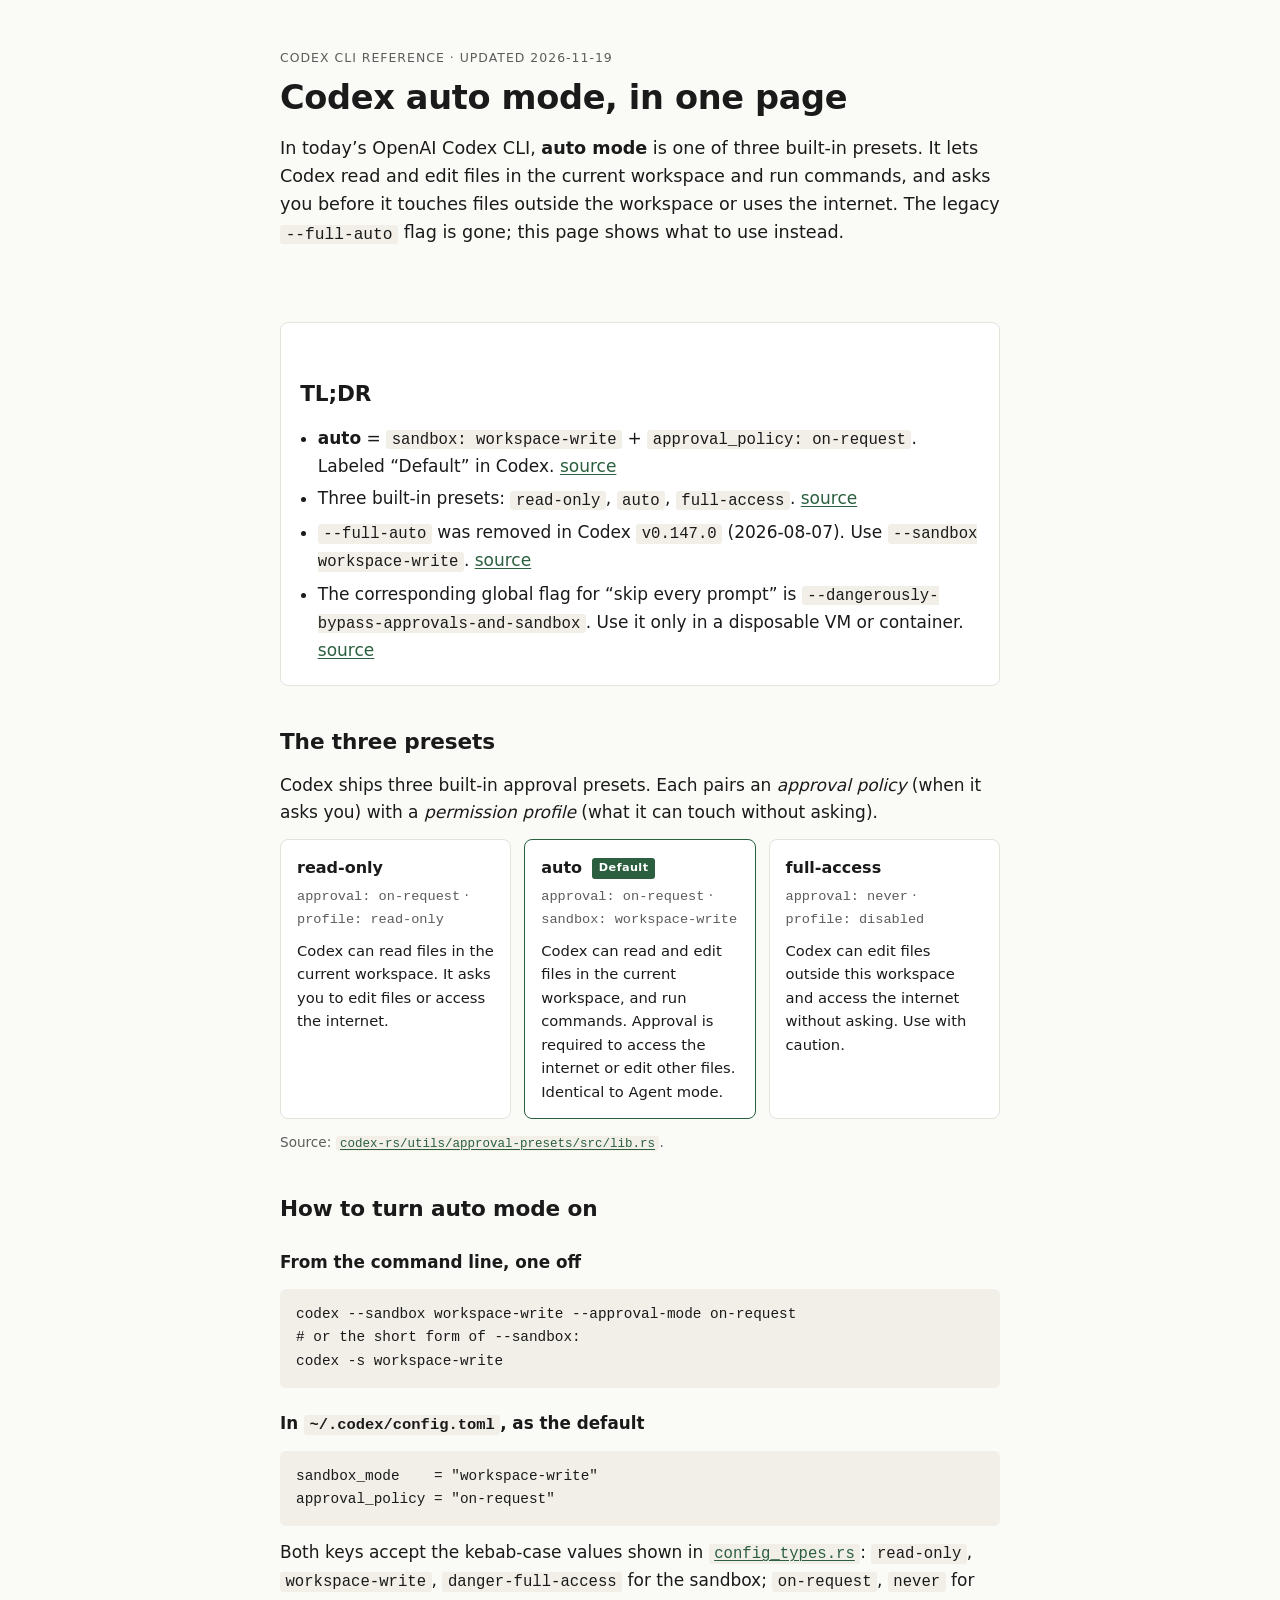
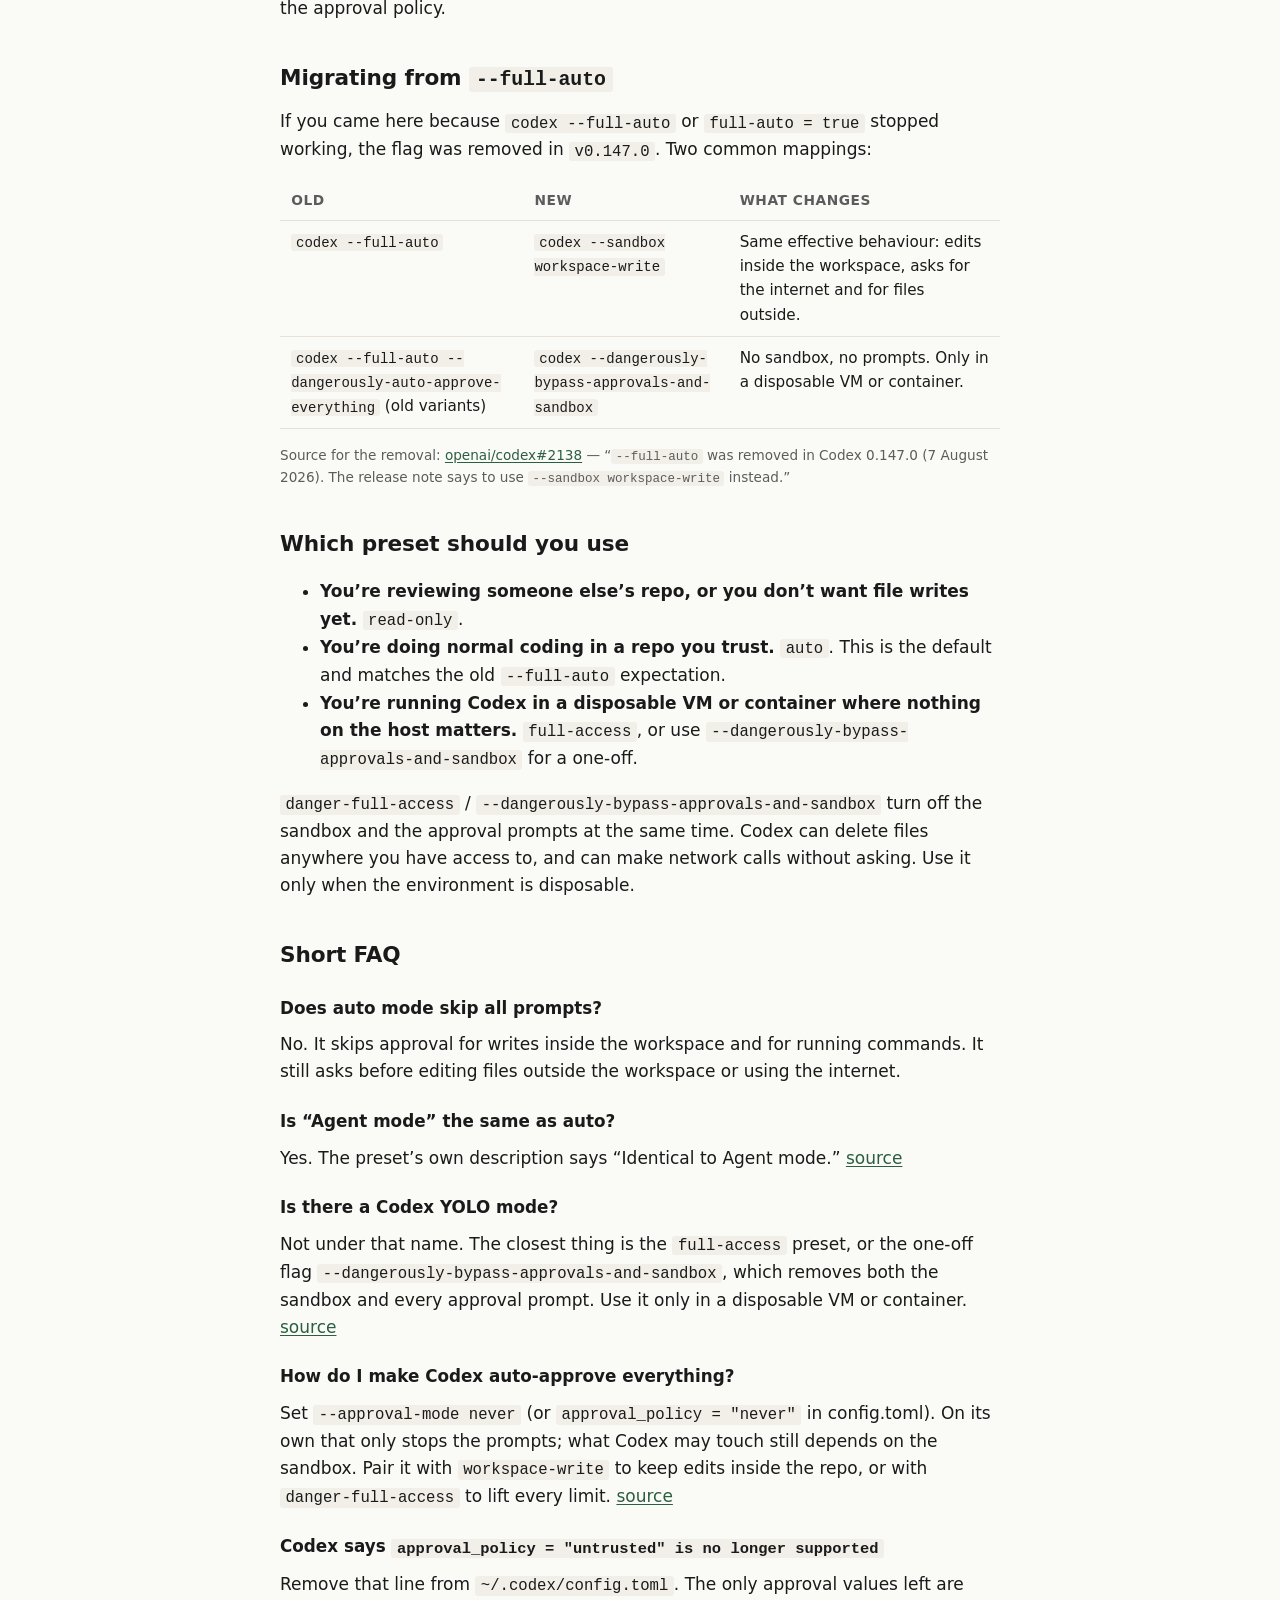
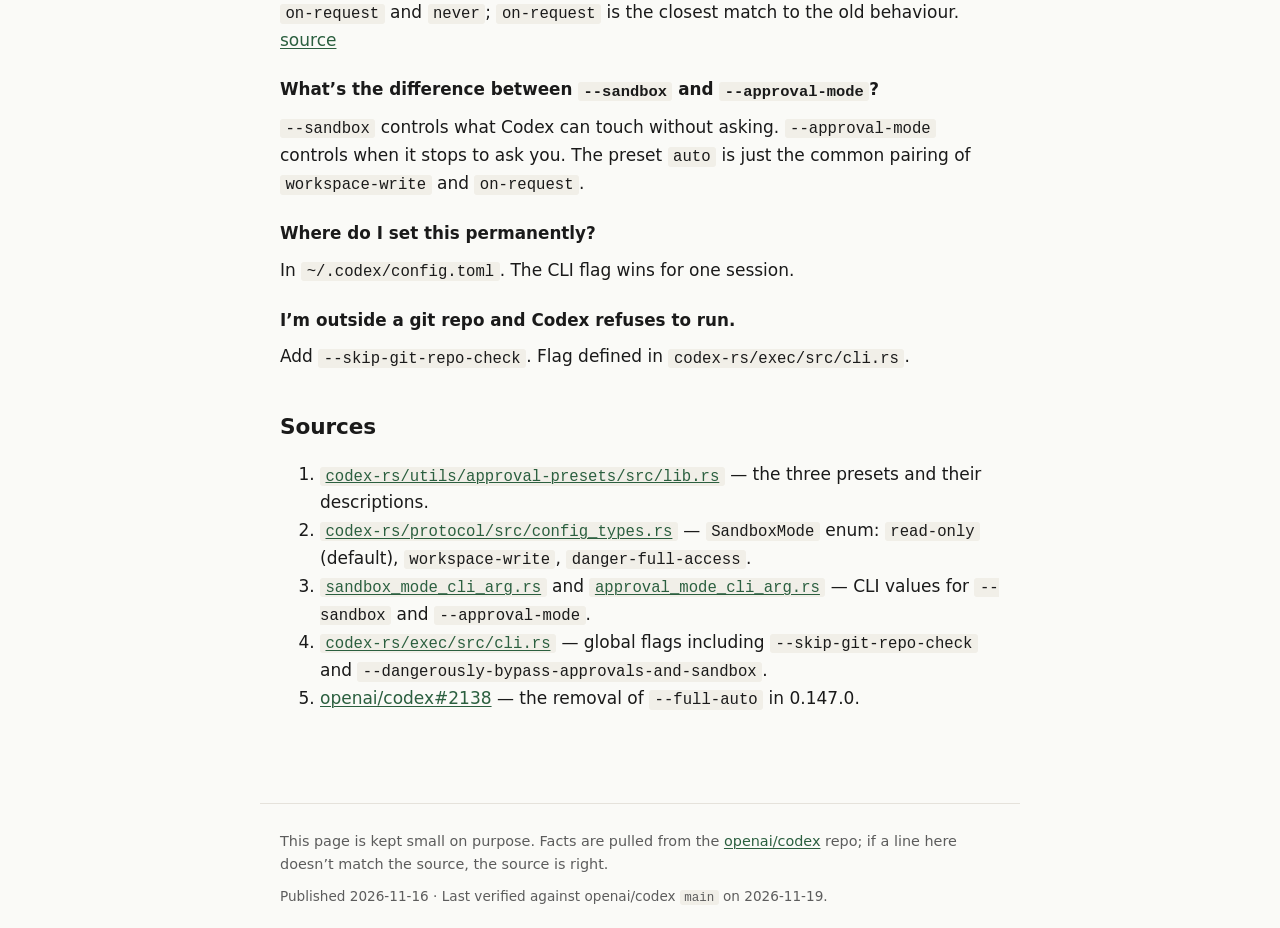
==== index.html @ ee85282c "Add codex auto mode reference page" ====
<!doctype html>
<html lang="en">
<head>
<meta charset="utf-8">
<meta name="viewport" content="width=device-width,initial-scale=1">
<title>Codex Auto Mode — what it is now, and how to migrate from --full-auto</title>
<meta name="description" content="In today's OpenAI Codex CLI, auto mode is the built-in preset that pairs workspace-write sandbox with on-request approvals. --full-auto was removed in v0.147.0; use --sandbox workspace-write instead.">
<link rel="canonical" href="https://basazutes.github.io/codex-auto-mode/">
<meta property="og:title" content="Codex Auto Mode — what it is now, and how to migrate from --full-auto">
<meta property="og:description" content="auto = workspace-write sandbox + on-request approvals. --full-auto was removed in v0.147.0.">
<meta property="og:type" content="article">
<link rel="stylesheet" href="style.css">
</head>
<body>
<header class="wrap">
  <p class="eyebrow">Codex CLI reference · updated 2026-11-19</p>
  <h1>Codex auto mode, in one page</h1>
  <p class="lede">
    In today&rsquo;s OpenAI Codex CLI, <strong>auto mode</strong> is one of three built-in presets. It lets Codex read and edit files in the current workspace and run commands, and asks you before it touches files outside the workspace or uses the internet. The legacy <code>--full-auto</code> flag is gone; this page shows what to use instead.
  </p>
</header>

<main class="wrap">

<section class="card tldr">
  <h2>TL;DR</h2>
  <ul>
    <li><strong>auto</strong> = <code>sandbox: workspace-write</code> + <code>approval_policy: on-request</code>. Labeled &ldquo;Default&rdquo; in Codex. <a href="#source-preset">source</a></li>
    <li>Three built-in presets: <code>read-only</code>, <code>auto</code>, <code>full-access</code>. <a href="#source-preset">source</a></li>
    <li><code>--full-auto</code> was removed in Codex <code>v0.147.0</code> (2026-08-07). Use <code>--sandbox workspace-write</code>. <a href="#source-removed">source</a></li>
    <li>The corresponding global flag for &ldquo;skip every prompt&rdquo; is <code>--dangerously-bypass-approvals-and-sandbox</code>. Use it only in a disposable VM or container. <a href="#source-bypass">source</a></li>
  </ul>
</section>

<section>
  <h2 id="the-three-presets">The three presets</h2>
  <p>Codex ships three built-in approval presets. Each pairs an <em>approval policy</em> (when it asks you) with a <em>permission profile</em> (what it can touch without asking).</p>
  <div class="grid">
    <article class="preset">
      <h3>read-only</h3>
      <p class="pair"><code>approval: on-request</code> · <code>profile: read-only</code></p>
      <p>Codex can read files in the current workspace. It asks you to edit files or access the internet.</p>
    </article>
    <article class="preset preset--default">
      <h3>auto <span class="tag">Default</span></h3>
      <p class="pair"><code>approval: on-request</code> · <code>sandbox: workspace-write</code></p>
      <p>Codex can read and edit files in the current workspace, and run commands. Approval is required to access the internet or edit other files. Identical to Agent mode.</p>
    </article>
    <article class="preset">
      <h3>full-access</h3>
      <p class="pair"><code>approval: never</code> · <code>profile: disabled</code></p>
      <p>Codex can edit files outside this workspace and access the internet without asking. Use with caution.</p>
    </article>
  </div>
  <p class="src">Source: <a href="#source-preset"><code>codex-rs/utils/approval-presets/src/lib.rs</code></a>.</p>
</section>

<section>
  <h2 id="how-to-turn-it-on">How to turn auto mode on</h2>
  <h3>From the command line, one off</h3>
<pre><code>codex --sandbox workspace-write --approval-mode on-request
# or the short form of --sandbox:
codex -s workspace-write</code></pre>

  <h3>In <code>~/.codex/config.toml</code>, as the default</h3>
<pre><code>sandbox_mode    = "workspace-write"
approval_policy = "on-request"</code></pre>

  <p>
    Both keys accept the kebab-case values shown in <a href="#source-sandbox"><code>config_types.rs</code></a>: <code>read-only</code>, <code>workspace-write</code>, <code>danger-full-access</code> for the sandbox; <code>on-request</code>, <code>never</code> for the approval policy.
  </p>
</section>

<section>
  <h2 id="migrating">Migrating from <code>--full-auto</code></h2>
  <p>
    If you came here because <code>codex --full-auto</code> or <code>full-auto = true</code> stopped working, the flag was removed in <code>v0.147.0</code>. Two common mappings:
  </p>
  <table>
    <thead><tr><th>Old</th><th>New</th><th>What changes</th></tr></thead>
    <tbody>
      <tr>
        <td><code>codex --full-auto</code></td>
        <td><code>codex --sandbox workspace-write</code></td>
        <td>Same effective behaviour: edits inside the workspace, asks for the internet and for files outside.</td>
      </tr>
      <tr>
        <td><code>codex --full-auto --dangerously-auto-approve-everything</code> (old variants)</td>
        <td><code>codex --dangerously-bypass-approvals-and-sandbox</code></td>
        <td>No sandbox, no prompts. Only in a disposable VM or container.</td>
      </tr>
    </tbody>
  </table>
  <p class="src">Source for the removal: <a id="source-removed" href="https://github.com/openai/codex/issues/2138">openai/codex#2138</a> &mdash; &ldquo;<code>--full-auto</code> was removed in Codex 0.147.0 (7 August 2026). The release note says to use <code>--sandbox workspace-write</code> instead.&rdquo;</p>
</section>

<section>
  <h2 id="which-preset">Which preset should you use</h2>
  <ul>
    <li><strong>You&rsquo;re reviewing someone else&rsquo;s repo, or you don&rsquo;t want file writes yet.</strong> <code>read-only</code>.</li>
    <li><strong>You&rsquo;re doing normal coding in a repo you trust.</strong> <code>auto</code>. This is the default and matches the old <code>--full-auto</code> expectation.</li>
    <li><strong>You&rsquo;re running Codex in a disposable VM or container where nothing on the host matters.</strong> <code>full-access</code>, or use <code>--dangerously-bypass-approvals-and-sandbox</code> for a one-off.</li>
  </ul>
  <p class="warn">
    <code>danger-full-access</code> / <code>--dangerously-bypass-approvals-and-sandbox</code> turn off the sandbox and the approval prompts at the same time. Codex can delete files anywhere you have access to, and can make network calls without asking. Use it only when the environment is disposable.
  </p>
</section>

<section>
  <h2 id="faq">Short FAQ</h2>

  <h3>Does auto mode skip all prompts?</h3>
  <p>No. It skips approval for writes inside the workspace and for running commands. It still asks before editing files outside the workspace or using the internet.</p>

  <h3>Is &ldquo;Agent mode&rdquo; the same as auto?</h3>
  <p>Yes. The preset&rsquo;s own description says &ldquo;Identical to Agent mode.&rdquo; <a href="#source-preset">source</a></p>

  <h3>Is there a Codex YOLO mode?</h3>
  <p>Not under that name. The closest thing is the <code>full-access</code> preset, or the one-off flag <code>--dangerously-bypass-approvals-and-sandbox</code>, which removes both the sandbox and every approval prompt. Use it only in a disposable VM or container. <a href="#source-bypass">source</a></p>

  <h3>How do I make Codex auto-approve everything?</h3>
  <p>Set <code>--approval-mode never</code> (or <code>approval_policy = "never"</code> in config.toml). On its own that only stops the prompts; what Codex may touch still depends on the sandbox. Pair it with <code>workspace-write</code> to keep edits inside the repo, or with <code>danger-full-access</code> to lift every limit. <a href="#source-sandbox">source</a></p>

  <h3>Codex says <code>approval_policy = "untrusted" is no longer supported</code></h3>
  <p>Remove that line from <code>~/.codex/config.toml</code>. The only approval values left are <code>on-request</code> and <code>never</code>; <code>on-request</code> is the closest match to the old behaviour. <a href="https://github.com/openai/codex/blob/main/codex-rs/core/src/config/mod.rs">source</a></p>

  <h3>What&rsquo;s the difference between <code>--sandbox</code> and <code>--approval-mode</code>?</h3>
  <p><code>--sandbox</code> controls what Codex can touch without asking. <code>--approval-mode</code> controls when it stops to ask you. The preset <code>auto</code> is just the common pairing of <code>workspace-write</code> and <code>on-request</code>.</p>

  <h3>Where do I set this permanently?</h3>
  <p>In <code>~/.codex/config.toml</code>. The CLI flag wins for one session.</p>

  <h3>I&rsquo;m outside a git repo and Codex refuses to run.</h3>
  <p>Add <code>--skip-git-repo-check</code>. Flag defined in <code>codex-rs/exec/src/cli.rs</code>.</p>
</section>

<section class="sources" aria-label="Sources">
  <h2 id="sources">Sources</h2>
  <ol>
    <li id="source-preset"><a href="https://github.com/openai/codex/blob/main/codex-rs/utils/approval-presets/src/lib.rs"><code>codex-rs/utils/approval-presets/src/lib.rs</code></a> &mdash; the three presets and their descriptions.</li>
    <li id="source-sandbox"><a href="https://github.com/openai/codex/blob/main/codex-rs/protocol/src/config_types.rs"><code>codex-rs/protocol/src/config_types.rs</code></a> &mdash; <code>SandboxMode</code> enum: <code>read-only</code> (default), <code>workspace-write</code>, <code>danger-full-access</code>.</li>
    <li><a href="https://github.com/openai/codex/blob/main/codex-rs/utils/cli/src/sandbox_mode_cli_arg.rs"><code>sandbox_mode_cli_arg.rs</code></a> and <a href="https://github.com/openai/codex/blob/main/codex-rs/utils/cli/src/approval_mode_cli_arg.rs"><code>approval_mode_cli_arg.rs</code></a> &mdash; CLI values for <code>--sandbox</code> and <code>--approval-mode</code>.</li>
    <li id="source-bypass"><a href="https://github.com/openai/codex/blob/main/codex-rs/exec/src/cli.rs"><code>codex-rs/exec/src/cli.rs</code></a> &mdash; global flags including <code>--skip-git-repo-check</code> and <code>--dangerously-bypass-approvals-and-sandbox</code>.</li>
    <li><a href="https://github.com/openai/codex/issues/2138">openai/codex#2138</a> &mdash; the removal of <code>--full-auto</code> in 0.147.0.</li>
  </ol>
</section>

</main>

<footer class="wrap">
  <p>
    This page is kept small on purpose. Facts are pulled from the <a href="https://github.com/openai/codex">openai/codex</a> repo; if a line here doesn&rsquo;t match the source, the source is right.
  </p>
  <p class="meta">
    Published 2026-11-16 · Last verified against openai/codex <code>main</code> on 2026-11-19.
  </p>
</footer>
</body>
</html>
---- style.css ----
:root {
  --bg: #fafaf7;
  --fg: #1a1a1a;
  --muted: #5c5c5c;
  --rule: #e5e2db;
  --card: #ffffff;
  --accent: #2b5f3f;
  --code-bg: #f1efe8;
  --tag-bg: #2b5f3f;
  --tag-fg: #ffffff;
  --mono: ui-monospace, "SF Mono", Menlo, Consolas, monospace;
  --sans: -apple-system, BlinkMacSystemFont, "Segoe UI", system-ui, sans-serif;
}
@media (prefers-color-scheme: dark) {
  :root {
    --bg: #15161a;
    --fg: #e8e6e0;
    --muted: #a0a19a;
    --rule: #2a2b31;
    --card: #1c1d22;
    --accent: #6fcf97;
    --code-bg: #24262c;
    --tag-bg: #6fcf97;
    --tag-fg: #15161a;
  }
}
* { box-sizing: border-box; }
html { -webkit-text-size-adjust: 100%; }
body {
  margin: 0;
  background: var(--bg);
  color: var(--fg);
  font-family: var(--sans);
  line-height: 1.6;
  font-size: 17px;
}
.wrap { max-width: 760px; margin: 0 auto; padding: 1.6rem 1.25rem; }
header.wrap { padding-top: 3rem; padding-bottom: 1rem; }
footer.wrap { padding-top: 1rem; padding-bottom: 3rem; border-top: 1px solid var(--rule); margin-top: 3rem; color: var(--muted); font-size: 0.9rem; }
.eyebrow { text-transform: uppercase; letter-spacing: 0.08em; font-size: 0.78rem; color: var(--muted); margin: 0 0 0.6rem; }
h1 { font-size: 2.1rem; line-height: 1.2; margin: 0 0 1rem; letter-spacing: -0.01em; }
h2 { font-size: 1.35rem; margin: 2.4rem 0 0.8rem; letter-spacing: -0.005em; }
h3 { font-size: 1.05rem; margin: 1.4rem 0 0.4rem; }
p { margin: 0.6rem 0; }
.lede { font-size: 1.1rem; color: var(--fg); }
a { color: var(--accent); text-decoration-thickness: 1px; text-underline-offset: 2px; }
a:hover { text-decoration-thickness: 2px; }
code { font-family: var(--mono); background: var(--code-bg); padding: 0.05em 0.35em; border-radius: 3px; font-size: 0.92em; }
pre { background: var(--code-bg); padding: 0.9rem 1rem; border-radius: 6px; overflow-x: auto; font-size: 0.92em; line-height: 1.5; margin: 0.8rem 0; }
pre code { background: none; padding: 0; }
table { border-collapse: collapse; width: 100%; margin: 1rem 0; font-size: 0.95rem; }
th, td { text-align: left; padding: 0.55rem 0.7rem; border-bottom: 1px solid var(--rule); vertical-align: top; }
th { color: var(--muted); font-weight: 600; font-size: 0.86rem; text-transform: uppercase; letter-spacing: 0.04em; }
.card { background: var(--card); border: 1px solid var(--rule); border-radius: 8px; padding: 1rem 1.2rem; margin: 1.4rem 0; }
.tldr ul { margin: 0.4rem 0 0; padding-left: 1.1rem; }
.tldr li { margin: 0.35rem 0; }
.grid { display: grid; grid-template-columns: repeat(3, 1fr); gap: 0.8rem; margin: 0.8rem 0; }
@media (max-width: 640px) { .grid { grid-template-columns: 1fr; } }
.preset { background: var(--card); border: 1px solid var(--rule); border-radius: 8px; padding: 0.9rem 1rem; }
.preset--default { border-color: var(--accent); }
.preset h3 { margin: 0 0 0.3rem; font-size: 1rem; }
.preset .pair { font-size: 0.85rem; color: var(--muted); margin: 0.1rem 0 0.5rem; }
.preset .pair code { background: transparent; padding: 0; font-size: inherit; }
.preset p:last-child { margin: 0.4rem 0 0; font-size: 0.92rem; }
.tag { display: inline-block; background: var(--tag-bg); color: var(--tag-fg); font-size: 0.7rem; letter-spacing: 0.04em; padding: 0.1rem 0.4rem; border-radius: 3px; vertical-align: middle; margin-left: 0.3rem; }
.src { font-size: 0.85rem; color: var(--muted); margin-top: 0.4rem; }
.cta { background: var(--card); border: 1px solid var(--rule); border-radius: 8px; padding: 1rem 1.2rem; }
.meta { font-size: 0.85rem; }
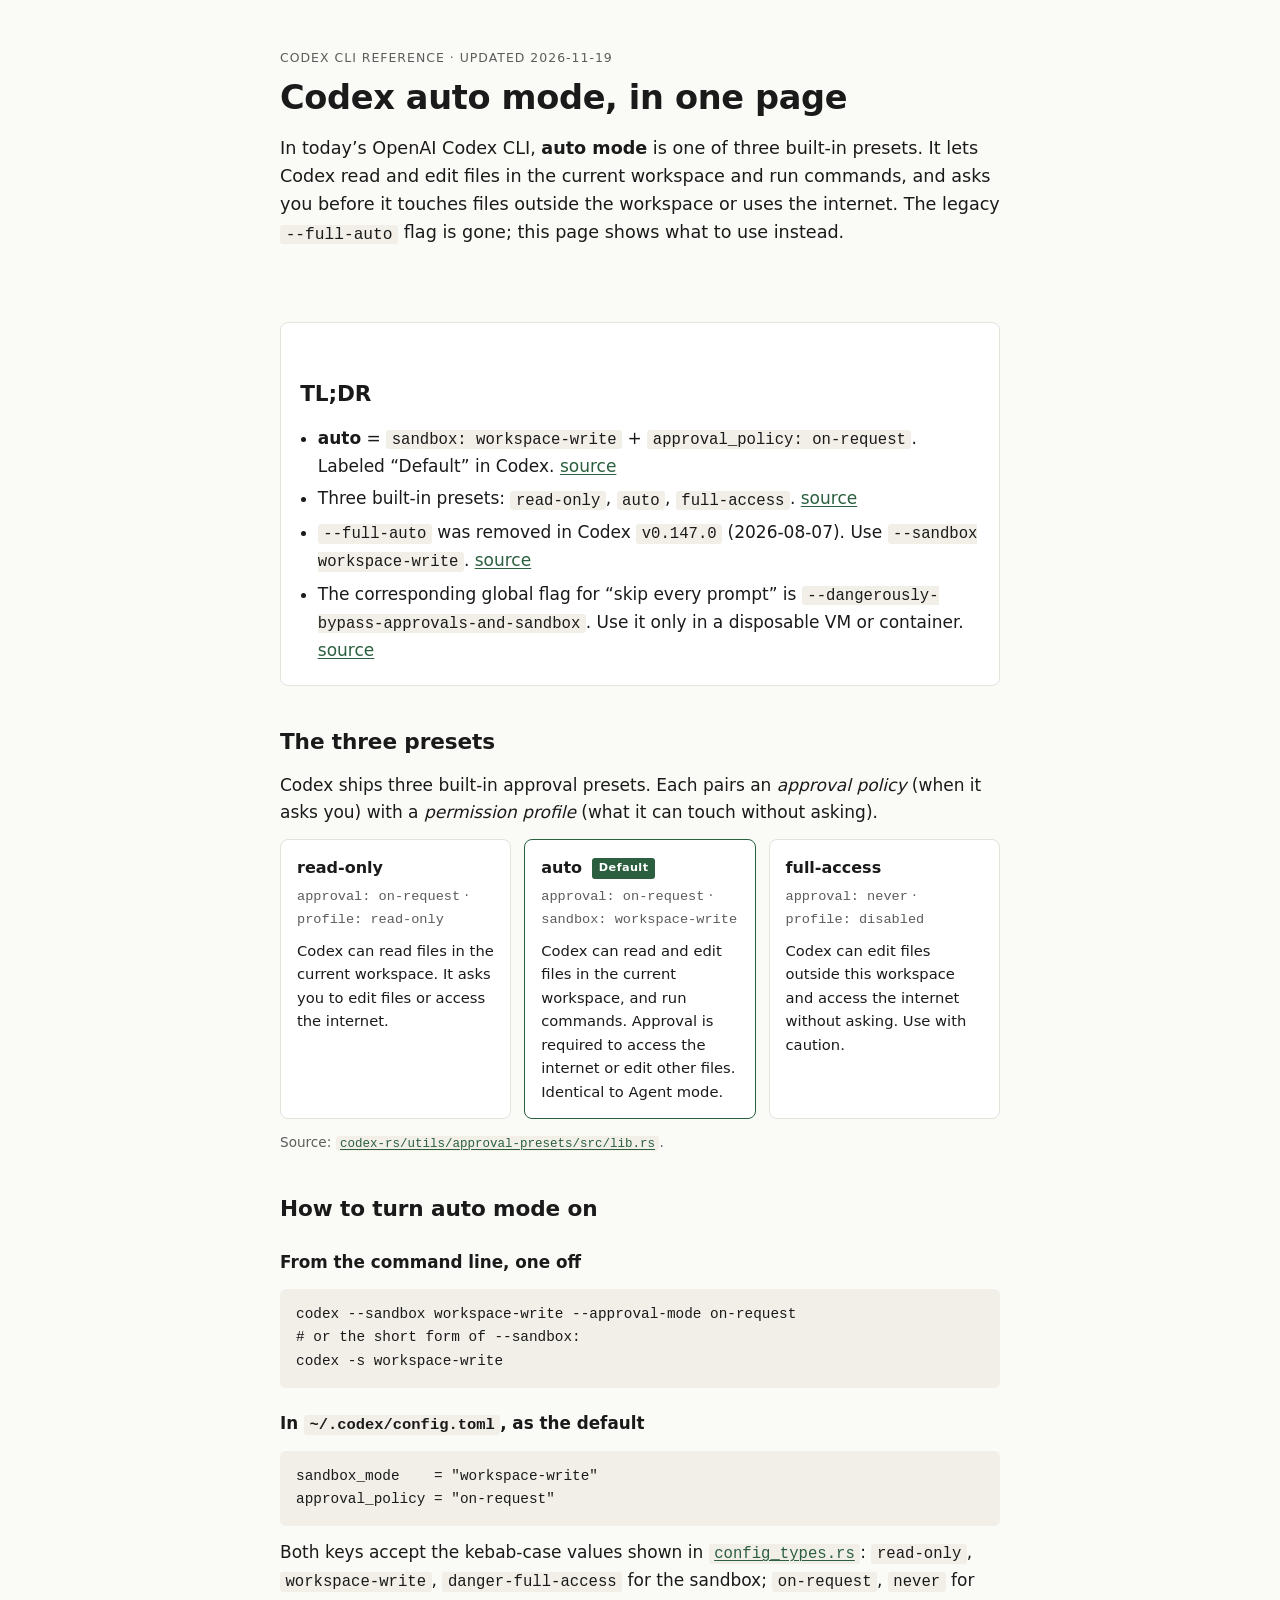
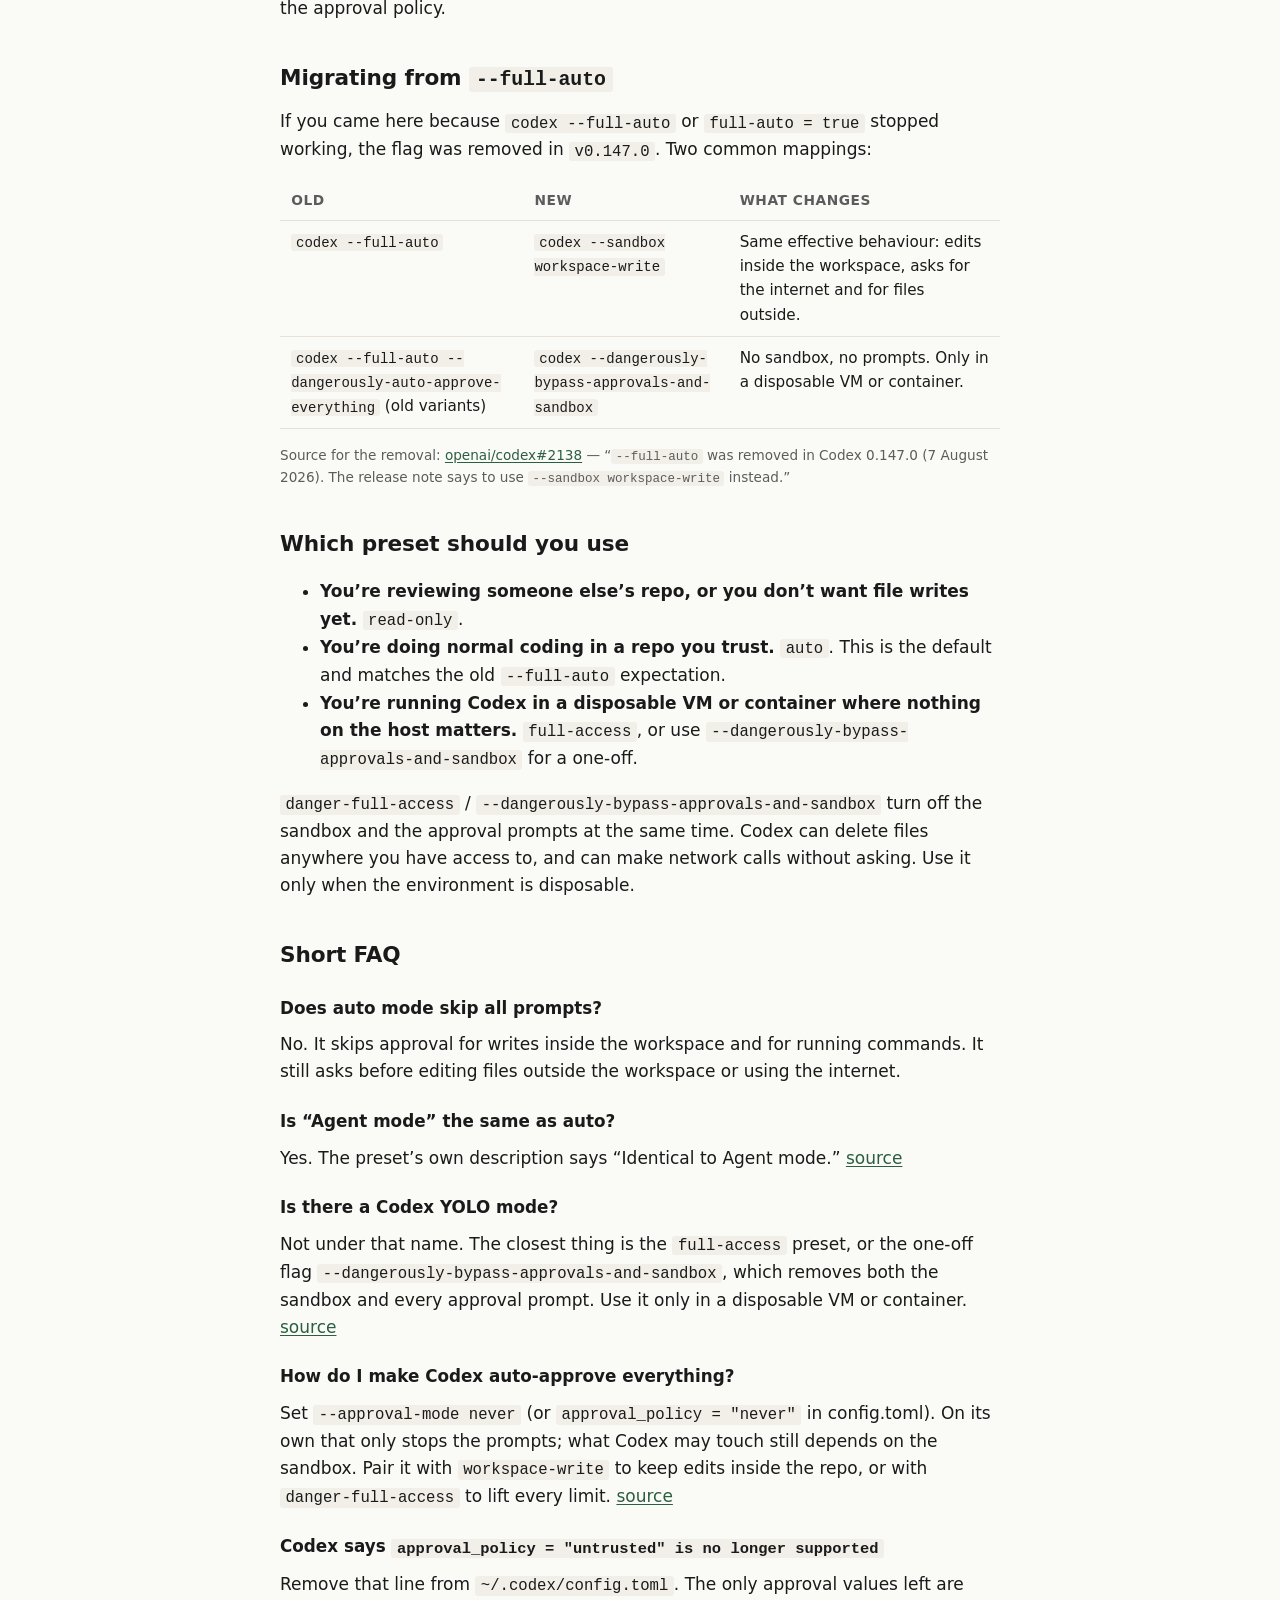
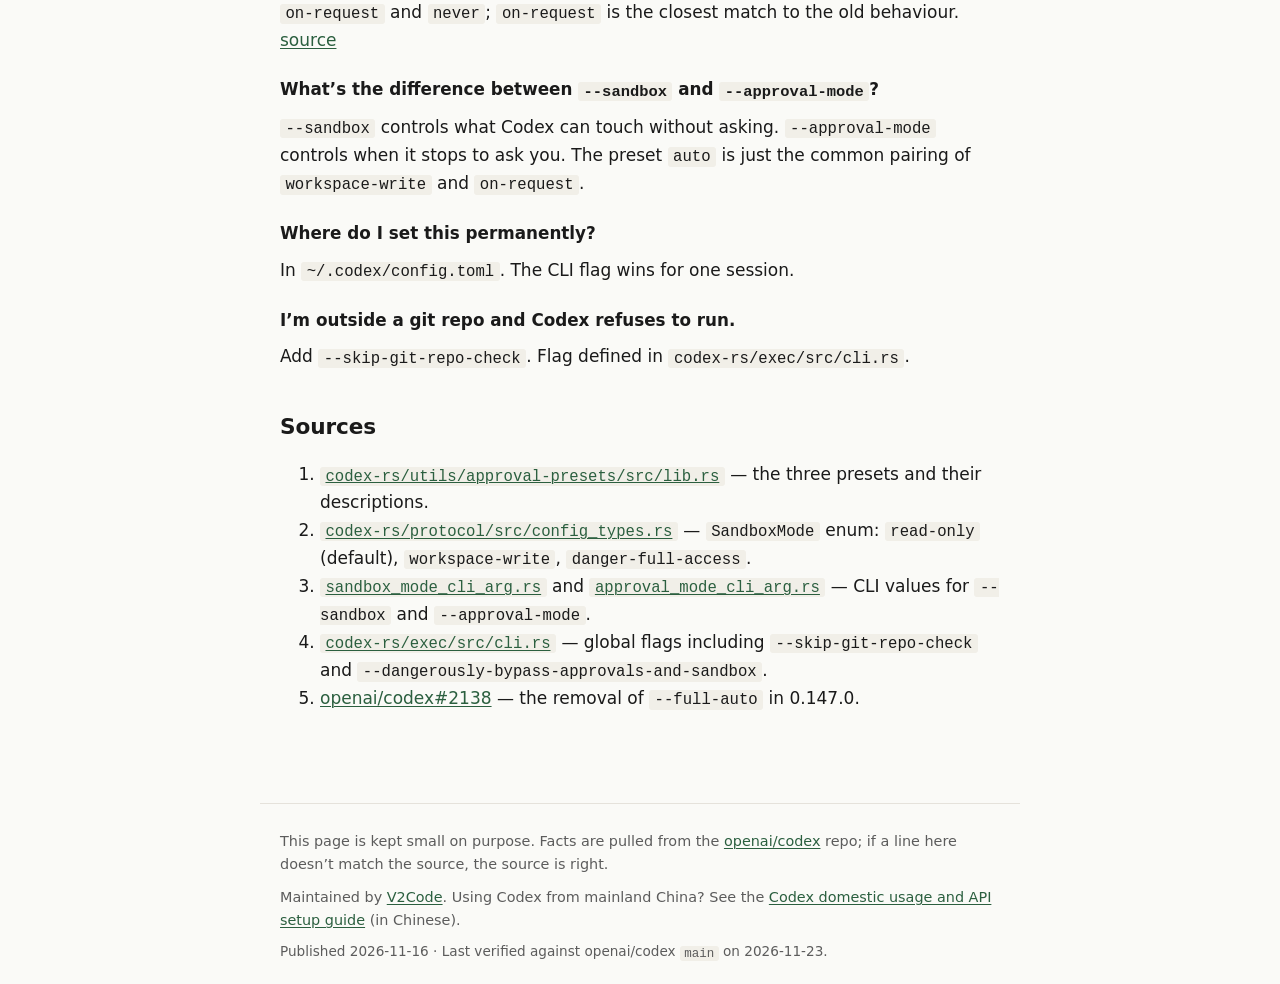
==== commit b6d9a485: "Add V2Code footer link and refresh verified date" ====
--- a/index.html
+++ b/index.html
@@ -151,8 +151,11 @@
   <p>
     This page is kept small on purpose. Facts are pulled from the <a href="https://github.com/openai/codex">openai/codex</a> repo; if a line here doesn&rsquo;t match the source, the source is right.
   </p>
+  <p>
+    Maintained by <a href="https://www.v2code.ai/">V2Code</a>. Using Codex from mainland China? See the <a href="https://www.v2code.ai/post/codex-domestic-usage-api-configuration-guide">Codex domestic usage and API setup guide</a> (in Chinese).
+  </p>
   <p class="meta">
-    Published 2026-11-16 · Last verified against openai/codex <code>main</code> on 2026-11-19.
+    Published 2026-11-16 · Last verified against openai/codex <code>main</code> on 2026-11-23.
   </p>
 </footer>
 </body>
